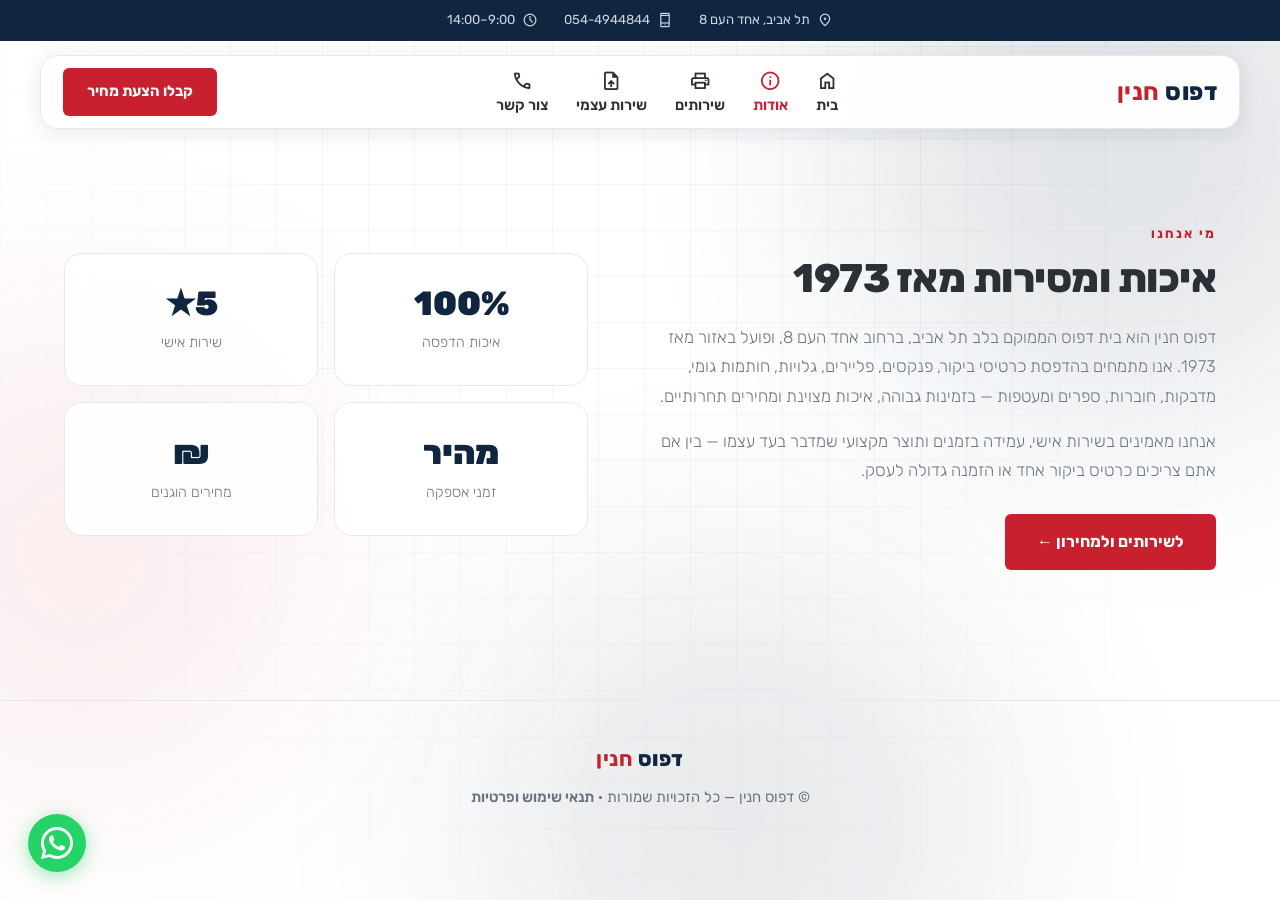
==== about.html @ 62cf0c2f "Fix nav: icon first in DOM with flex-direction column (reliable above-text positioning)" ====
<!DOCTYPE html>
<html lang="he" dir="rtl">
<head>
<meta charset="UTF-8">
<meta name="viewport" content="width=device-width, initial-scale=1.0">
<meta name="robots" content="noindex, nofollow">
<title>[TEST] אודות | דפוס חנין</title>
<meta name="description" content="דפוס חנין — בית דפוס בלב תל אביב הפועל מאז 1973. איכות, מסירות ושירות אישי.">
<link rel="icon" type="image/svg+xml" href="favicon.svg">
<link rel="preconnect" href="https://fonts.googleapis.com">
<link rel="preconnect" href="https://fonts.gstatic.com" crossorigin>
<link href="https://fonts.googleapis.com/css2?family=Rubik:wght@300;400;500;600;700;800;900&display=swap" rel="stylesheet">
<link rel="stylesheet" href="https://fonts.googleapis.com/css2?family=Material+Symbols+Outlined:opsz,wght,FILL,GRAD@24,400,0,0">
<link rel="stylesheet" href="assets/style.css">
</head>
<body>

<div class="bg-fx"><div class="blob b1"></div><div class="blob b2"></div><div class="blob b3"></div></div>
<div class="grid-overlay"></div>

<div class="topbar">
  <span><span class="material-symbols-outlined topbar-ico">location_on</span> תל אביב, אחד העם 8</span>
  <span><span class="material-symbols-outlined topbar-ico">phone_iphone</span> 054-4944844</span>
  <span><span class="material-symbols-outlined topbar-ico">schedule</span> 9:00–14:00</span>
</div>

<header>
  <div class="nav-wrap">
    <a href="index.html" class="logo">דפוס <b>חנין</b></a>
    <nav class="main-nav">
      <a href="index.html"><span class="nav-ico material-symbols-outlined">home</span><span class="nav-txt">בית</span></a>
      <a href="about.html" class="active"><span class="nav-ico material-symbols-outlined">info</span><span class="nav-txt">אודות</span></a>
      <a href="services.html"><span class="nav-ico material-symbols-outlined">print</span><span class="nav-txt">שירותים</span></a>
      <a href="upload.html"><span class="nav-ico material-symbols-outlined">upload_file</span><span class="nav-txt">שירות עצמי</span></a>
      <a href="contact.html"><span class="nav-ico material-symbols-outlined">call</span><span class="nav-txt">צור קשר</span></a>
    </nav>
    <a href="contact.html" class="nav-cta">קבלו הצעת מחיר</a>
  </div>
</header>

<section id="about">
  <div class="about-grid reveal">
    <div class="about-text">
      <span class="tag">מי אנחנו</span>
      <h2>איכות ומסירות מאז 1973</h2>
      <p>
        דפוס חנין הוא בית דפוס הממוקם בלב תל אביב, ברחוב אחד העם 8, ופועל באזור מאז 1973.
        אנו מתמחים בהדפסת כרטיסי ביקור, פנקסים, פליירים, גלויות, חותמות גומי,
        מדבקות, חוברות, ספרים ומעטפות — בזמינות גבוהה, איכות מצוינת ומחירים תחרותיים.
      </p>
      <p>
        אנחנו מאמינים בשירות אישי, עמידה בזמנים ותוצר מקצועי שמדבר בעד עצמו —
        בין אם אתם צריכים כרטיס ביקור אחד או הזמנה גדולה לעסק.
      </p>
      <div class="hero-buttons" style="justify-content:flex-start;margin-top:28px;">
        <a href="services.html" class="btn btn-primary" style="color:#fff;">לשירותים ולמחירון ←</a>
      </div>
    </div>
    <div class="about-stats">
      <div class="stat-box glass"><div class="num">100%</div><div class="lbl">איכות הדפסה</div></div>
      <div class="stat-box glass"><div class="num">5★</div><div class="lbl">שירות אישי</div></div>
      <div class="stat-box glass"><div class="num">מהיר</div><div class="lbl">זמני אספקה</div></div>
      <div class="stat-box glass"><div class="num">₪</div><div class="lbl">מחירים הוגנים</div></div>
    </div>
  </div>
</section>

<footer>
  <a href="index.html" class="logo" style="color:var(--navy);">דפוס <b style="color:var(--red);">חנין</b></a><br>
  © דפוס חנין — כל הזכויות שמורות · <a href="terms.html" style="color:var(--muted);text-decoration:none;font-weight:600;">תנאי שימוש ופרטיות</a>
</footer>

<a href="https://wa.me/972544944844?text=%D7%A9%D7%9C%D7%95%D7%9D%2C%20%D7%90%D7%A0%D7%99%20%D7%9E%D7%A2%D7%95%D7%A0%D7%99%D7%99%D7%9F%20%D7%91%D7%A9%D7%99%D7%A8%D7%95%D7%AA%D7%99%20%D7%94%D7%93%D7%A4%D7%A1%D7%94%20%F0%9F%96%A8%EF%B8%8F" class="wa-btn" target="_blank" rel="noopener" aria-label="WhatsApp">
  <svg viewBox="0 0 24 24" xmlns="http://www.w3.org/2000/svg">
    <path d="M17.472 14.382c-.297-.149-1.758-.867-2.03-.967-.273-.099-.471-.148-.67.15-.197.297-.767.966-.94 1.164-.173.199-.347.223-.644.075-.297-.15-1.255-.463-2.39-1.475-.883-.788-1.48-1.761-1.653-2.059-.173-.297-.018-.458.13-.606.134-.133.298-.347.446-.52.149-.174.198-.298.298-.497.099-.198.05-.371-.025-.52-.075-.149-.669-1.612-.916-2.207-.242-.579-.487-.5-.669-.51-.173-.008-.371-.01-.57-.01-.198 0-.52.074-.792.372-.272.297-1.04 1.016-1.04 2.479 0 1.462 1.065 2.875 1.213 3.074.149.198 2.096 3.2 5.077 4.487.709.306 1.262.489 1.694.625.712.227 1.36.195 1.871.118.571-.085 1.758-.719 2.006-1.413.248-.694.248-1.289.173-1.413-.074-.124-.272-.198-.57-.347z"/>
    <path d="M12 0C5.373 0 0 5.373 0 12c0 2.126.555 4.122 1.528 5.855L0 24l6.335-1.505A11.95 11.95 0 0012 24c6.627 0 12-5.373 12-12S18.627 0 12 0zm0 21.818a9.818 9.818 0 01-5.006-1.371l-.36-.214-3.722.884.933-3.622-.235-.372A9.818 9.818 0 1112 21.818z"/>
  </svg>
</a>

<script src="assets/main.js"></script>
</body>
</html>
---- assets/style.css ----
:root{
  --bg:#ffffff;
  --bg-2:#f6f7f9;
  --surface:rgba(255,255,255,.85);
  --surface-2:rgba(255,255,255,.95);
  --border:#e6e8eb;
  --text:#2b2f36;
  --muted:#6b7280;
  --navy:#0f2540;
  --red:#c8202f;
  --grad:linear-gradient(135deg,#0f2540 0%,#1a3a60 100%);
}
*{box-sizing:border-box;margin:0;padding:0;}
html{scroll-behavior:smooth;}
body{
  font-family:'Rubik',sans-serif;
  background:var(--bg);
  color:var(--text);
  line-height:1.75;
  overflow-x:hidden;
  position:relative;
  min-height:100vh;
}

/* Animated gradient blobs background */
.bg-fx{position:fixed;inset:0;z-index:-2;overflow:hidden;}
.blob{position:absolute;border-radius:50%;filter:blur(120px);opacity:.12;animation:float 22s ease-in-out infinite;will-change:transform;}
.blob.b1{width:560px;height:560px;background:#0f2540;top:-140px;right:-120px;}
.blob.b2{width:480px;height:480px;background:#c8202f;top:35%;left:-160px;animation-delay:-7s;opacity:.08;}
.blob.b3{width:520px;height:520px;background:#0f2540;bottom:-180px;right:22%;animation-delay:-14s;opacity:.10;}
@keyframes float{0%,100%{transform:translate(0,0) scale(1);}33%{transform:translate(40px,-50px) scale(1.1);}66%{transform:translate(-30px,30px) scale(.95);}}
.grid-overlay{position:fixed;inset:0;z-index:-1;background-image:linear-gradient(rgba(15,37,64,.04) 1px,transparent 1px),linear-gradient(90deg,rgba(15,37,64,.04) 1px,transparent 1px);background-size:46px 46px;mask-image:radial-gradient(ellipse at 50% 0%,#000 40%,transparent 80%);}

/* Top bar */
.topbar{
  display:flex;justify-content:center;gap:26px;flex-wrap:wrap;
  padding:9px 20px;font-size:.82rem;color:#cdd6e0;
  background:var(--navy);
}
.topbar span{display:flex;align-items:center;gap:7px;}
.topbar-ico{font-size:1rem;vertical-align:middle;line-height:1;}

/* Nav */
header{position:sticky;top:0;z-index:30;}
.nav-wrap{
  max-width:1200px;margin:14px auto 0;
  display:flex;align-items:center;justify-content:space-between;
  gap:24px;padding:12px 22px;
  background:rgba(255,255,255,.92);border:1px solid var(--border);
  border-radius:18px;backdrop-filter:blur(16px);
  box-shadow:0 4px 20px rgba(15,37,64,.10);
}
.logo{font-size:1.5rem;font-weight:800;letter-spacing:.5px;color:var(--navy);text-decoration:none;}
.logo b{color:var(--red);}
nav.main-nav{display:flex;gap:28px;}
nav.main-nav a{color:var(--text);text-decoration:none;font-weight:600;font-size:.92rem;transition:color .2s;display:flex;flex-direction:column;align-items:center;justify-content:center;text-align:center;gap:4px;line-height:1.15;}
nav.main-nav a .nav-txt{display:block;width:100%;text-align:center;}
nav.main-nav a .nav-ico{display:block;width:100%;text-align:center;font-size:1.4rem;line-height:1;}
nav.main-nav a:hover{color:var(--red);}
nav.main-nav a.active{color:var(--red);}
.nav-cta{
  background:var(--red);color:#fff;padding:11px 24px;border-radius:6px;
  font-weight:700;text-decoration:none;font-size:.92rem;white-space:nowrap;
  transition:background .2s;
}
.nav-cta:hover{background:#a8192a;}

/* Hero */
.hero{
  max-width:none;margin:0;padding:80px 24px 70px;text-align:center;
  background:linear-gradient(135deg,#1e4a7a 0%,#2d6099 100%);
  color:#fff;
}
.pill{
  display:inline-flex;align-items:center;gap:8px;
  padding:7px 16px;border-radius:999px;font-size:.82rem;font-weight:500;
  background:rgba(255,255,255,.12);border:1px solid rgba(255,255,255,.2);color:#d7dee6;
  margin-bottom:26px;
}
.pill .dot{width:8px;height:8px;border-radius:50%;background:var(--red);box-shadow:0 0 10px rgba(200,32,47,.7);}
.hero h1{
  font-size:clamp(2.4rem,7vw,4.2rem);font-weight:900;line-height:1.15;letter-spacing:-.5px;
  margin-bottom:22px;color:#fff;
}
.hero h1 .grad{color:var(--red);background:none;-webkit-background-clip:unset;background-clip:unset;}
.hero p{font-size:clamp(1.05rem,2.4vw,1.25rem);color:#d7dee6;max-width:620px;margin:0 auto 38px;font-weight:300;}
.hero-buttons{display:flex;gap:16px;justify-content:center;flex-wrap:wrap;}
.btn{
  display:inline-flex;align-items:center;gap:9px;
  padding:14px 32px;border-radius:6px;font-weight:700;font-size:1rem;
  text-decoration:none;transition:background .2s,transform .2s;cursor:pointer;border:none;
}
.btn-primary{background:var(--red);color:#fff;}
.btn-primary:hover{background:#a8192a;transform:translateY(-2px);}
.btn-ghost{background:rgba(255,255,255,.12);color:#fff;border:1px solid rgba(255,255,255,.25);}
.btn-ghost:hover{background:rgba(255,255,255,.2);transform:translateY(-2px);}

/* Sections */
section{max-width:1200px;margin:0 auto;padding:90px 24px;scroll-margin-top:100px;}
.page-head{text-align:center;margin-bottom:56px;}
.section-head{text-align:center;margin-bottom:56px;}
.section-head .tag,.page-head .tag{
  display:inline-block;font-weight:700;font-size:.82rem;letter-spacing:2px;text-transform:uppercase;
  color:var(--red);margin-bottom:10px;
}
.section-head h2,.page-head h1{font-size:clamp(2rem,4.5vw,2.9rem);font-weight:800;letter-spacing:-.5px;}
.section-head p,.page-head p{color:var(--muted);max-width:560px;margin:14px auto 0;font-weight:300;}

/* Glass card base */
.glass{
  background:var(--surface);border:1px solid var(--border);border-radius:22px;
  backdrop-filter:blur(14px);position:relative;overflow:hidden;
}
.glass::before{
  content:"";position:absolute;inset:0;border-radius:22px;padding:1px;
  background:linear-gradient(135deg,var(--navy),var(--red));
  -webkit-mask:linear-gradient(#000 0 0) content-box,linear-gradient(#000 0 0);
  -webkit-mask-composite:xor;mask-composite:exclude;opacity:0;transition:opacity .3s;pointer-events:none;
}
.glass:hover::before{opacity:.6;}

/* Home quick-links */
.quick-grid{display:grid;grid-template-columns:repeat(3,1fr);gap:22px;}
.quick-card{padding:38px 28px;border-radius:22px;text-decoration:none;color:inherit;display:block;text-align:center;transition:transform .25s;}
.quick-card:hover{transform:translateY(-6px);}
.quick-card .q-ico{
  width:58px;height:58px;border-radius:12px;background:var(--navy);margin:0 auto 18px;
  display:flex;align-items:center;justify-content:center;font-size:1.7rem;
  box-shadow:0 6px 18px rgba(15,37,64,.20);
}
.quick-card .q-ico .material-symbols-outlined{font-size:1.7rem;color:#fff;}
.quick-card h3{font-size:1.25rem;font-weight:700;color:var(--navy);margin-bottom:8px;}
.quick-card p{color:var(--muted);font-size:.92rem;font-weight:300;}

/* About */
.about-grid{display:grid;grid-template-columns:1.05fr .95fr;gap:48px;align-items:center;}
.about-text h2{font-size:clamp(1.8rem,4vw,2.5rem);font-weight:800;margin:8px 0 20px;letter-spacing:-.5px;line-height:1.2;}
.about-text .tag{display:inline-block;font-weight:700;font-size:.82rem;letter-spacing:2px;text-transform:uppercase;color:var(--red);}
.about-text p{color:var(--muted);font-size:1.05rem;margin-bottom:16px;font-weight:300;}
.about-stats{display:grid;grid-template-columns:1fr 1fr;gap:16px;}
.stat-box{padding:30px 22px;text-align:center;border-radius:18px;transition:transform .25s;}
.stat-box:hover{transform:translateY(-5px);}
.stat-box .num{font-size:2.1rem;font-weight:900;color:var(--navy);line-height:1.2;}
.stat-box .lbl{color:var(--muted);font-size:.9rem;margin-top:6px;font-weight:300;}

/* Services bento */
.services-grid{display:grid;grid-template-columns:repeat(3,1fr);gap:22px;}
.service-card{padding:30px;transition:transform .25s;border-radius:22px;}
.service-card:hover{transform:translateY(-6px);}
.service-card .icon{
  width:52px;height:52px;border-radius:10px;background:var(--navy);margin-bottom:18px;
  display:flex;align-items:center;justify-content:center;font-size:1.5rem;
  box-shadow:0 6px 18px rgba(15,37,64,.20);
}
.service-card .icon .material-symbols-outlined{font-size:1.5rem;color:#fff;}
.service-card h3{font-size:1.3rem;font-weight:700;margin-bottom:6px;}
.service-card .sub{color:var(--muted);font-size:.88rem;margin-bottom:18px;font-weight:300;}
.service-card ul{list-style:none;}
.service-card li{display:flex;justify-content:space-between;gap:12px;padding:11px 0;border-bottom:1px solid var(--border);font-size:.95rem;color:var(--muted);}
.service-card li:last-child{border-bottom:none;}
.service-card li b{color:var(--text);font-weight:600;white-space:nowrap;}
.price-note{
  margin-top:40px;text-align:center;padding:18px;border-radius:16px;font-weight:600;letter-spacing:.3px;
  background:var(--surface-2);border:1px solid var(--border);
}

/* Contact */
.contact-grid{display:grid;grid-template-columns:1fr 1fr;gap:28px;}
.contact-card{padding:46px;border-radius:24px;}
.contact-card h3{font-size:1.5rem;font-weight:700;margin-bottom:28px;}
.contact-row{display:flex;align-items:center;gap:15px;margin-bottom:20px;font-size:1.05rem;font-weight:300;}
.contact-row .ico{
  width:44px;height:44px;border-radius:10px;background:var(--navy);flex-shrink:0;
  display:flex;align-items:center;justify-content:center;font-size:1.2rem;
  box-shadow:0 4px 14px rgba(15,37,64,.20);color:#fff;}
.map-card{border-radius:24px;overflow:hidden;border:1px solid var(--border);min-height:340px;}
.map-card iframe{display:block;width:100%;height:100%;min-height:340px;border:0;filter:grayscale(.2);}

footer{
  text-align:center;padding:40px 24px;color:var(--muted);font-size:.92rem;
  border-top:1px solid var(--border);margin-top:40px;
}
footer .logo{font-size:1.3rem;margin-bottom:8px;display:inline-block;}

/* Printing press animation */
.printer-wrap{display:flex;justify-content:center;margin:0 auto 0;}
.pixel-printer{width:240px;height:120px;}
.pp-drum{transform-box:fill-box;transform-origin:center;animation:pp-spin 2s linear infinite;}
.pp-ink1{transform-box:fill-box;transform-origin:center;animation:pp-spin-r 1.3s linear infinite;}
.pp-ink2{transform-box:fill-box;transform-origin:center;animation:pp-spin 1.3s linear infinite;}
.pp-ink3{transform-box:fill-box;transform-origin:center;animation:pp-spin-r 1.3s linear infinite;}
.pp-paper{animation:pp-slide 2.2s linear infinite;}
.pp-led{transform-box:fill-box;animation:pp-blink 2s steps(1,end) infinite;}
@keyframes pp-spin{from{transform:rotate(0deg);}to{transform:rotate(360deg);}}
@keyframes pp-spin-r{from{transform:rotate(0deg);}to{transform:rotate(-360deg);}}
@keyframes pp-slide{0%{transform:translateX(90px);opacity:0;}8%{opacity:1;}88%{opacity:1;}100%{transform:translateX(-180px);opacity:0;}}
@keyframes pp-blink{0%,49%{fill:#4ade80;}50%,100%{fill:#c8202f;}}

/* Upload section */
.upload-wrap{max-width:780px;margin:0 auto;}
.upload-card{padding:42px;}
.drop-zone{
  border:2px dashed var(--border);border-radius:14px;
  padding:36px 20px;text-align:center;cursor:pointer;
  background:var(--bg-2);transition:border-color .2s,background .2s;
  margin-bottom:24px;position:relative;
}
.drop-zone.drag-over,.drop-zone:hover{border-color:var(--navy);background:#eef2f7;}
.drop-icon{font-size:2.8rem;margin-bottom:10px;color:var(--navy);}
.drop-icon .material-symbols-outlined{font-size:2.8rem;}
.drop-zone h3{font-size:1.1rem;font-weight:700;color:var(--navy);margin-bottom:6px;}
.drop-zone p{color:var(--muted);font-size:.88rem;}
.drop-types{display:flex;gap:7px;flex-wrap:wrap;justify-content:center;margin-top:14px;}
.drop-tag{padding:3px 10px;border-radius:999px;font-size:.76rem;font-weight:700;
  background:rgba(15,37,64,.07);color:var(--navy);border:1px solid rgba(15,37,64,.12);}
.browse-btn{
  display:inline-block;margin-top:14px;padding:10px 24px;
  background:var(--navy);color:#fff;border-radius:6px;
  font-family:inherit;font-size:.9rem;font-weight:700;
  cursor:pointer;border:none;position:relative;z-index:2;
}
.file-preview{
  display:none;align-items:center;gap:14px;padding:14px 18px;
  border-radius:10px;background:#f0f4f8;border:1px solid var(--border);margin-bottom:20px;
}
.file-preview.show{display:flex;}
.file-preview .file-icon{font-size:2rem;color:var(--navy);}
.file-preview .file-info{flex:1;text-align:right;}
.file-preview .file-name{font-weight:700;color:var(--navy);font-size:.95rem;word-break:break-all;}
.file-preview .file-size{color:var(--muted);font-size:.82rem;}
.file-preview .file-remove{cursor:pointer;color:var(--red);font-size:1.3rem;font-weight:700;flex-shrink:0;}
.upload-fields{display:grid;grid-template-columns:1fr 1fr;gap:14px;margin-bottom:20px;}
.upload-field-full{grid-column:1/-1;}
.upload-field label{display:block;font-size:.86rem;font-weight:700;color:var(--navy);margin-bottom:5px;}
.upload-field input,.upload-field textarea,.upload-field select{
  width:100%;padding:11px 14px;border:1px solid var(--border);border-radius:8px;
  font-family:inherit;font-size:.95rem;color:var(--text);background:#fff;
  outline:none;transition:border-color .2s;
}
.upload-field input:focus,.upload-field textarea:focus{border-color:var(--navy);}
.upload-field textarea{resize:vertical;min-height:76px;}
/* Service-type dropdown */
.svc-field{position:relative;}
.svc-select{
  width:100%;text-align:right;padding:11px 14px;border:1px solid var(--border);
  border-radius:8px;background:#fff;font-family:inherit;font-size:.95rem;color:var(--text);
  cursor:pointer;display:flex;justify-content:space-between;align-items:center;transition:border-color .2s;
}
.svc-select:hover,.svc-select.open{border-color:var(--navy);}
.svc-select .chev{transition:transform .2s;color:var(--muted);}
.svc-select.open .chev{transform:rotate(180deg);}
.svc-menu{
  display:none;position:absolute;top:calc(100% + 6px);right:0;left:0;z-index:5;
  background:#fff;border:1px solid var(--border);border-radius:10px;
  box-shadow:0 8px 24px rgba(15,37,64,.14);overflow:hidden;max-height:280px;overflow-y:auto;
}
.svc-menu.open{display:block;}
.svc-menu button{
  display:block;width:100%;text-align:right;padding:11px 16px;background:none;border:none;
  font-family:inherit;font-size:.92rem;color:var(--text);cursor:pointer;border-bottom:1px solid var(--border);
}
.svc-menu button:last-child{border-bottom:none;}
.svc-menu button:hover{background:var(--bg-2);color:var(--red);font-weight:600;}

.upload-terms{margin-bottom:16px;display:flex;align-items:center;gap:10px;font-size:.9rem;color:var(--muted);}
.upload-terms input{width:18px;height:18px;cursor:pointer;accent-color:var(--navy);}
.upload-terms a{color:var(--navy);font-weight:700;}
.upload-submit{width:100%;justify-content:center;margin-top:4px;font-size:1.05rem;padding:15px;}
.upload-progress{
  display:none;margin-top:16px;height:6px;border-radius:999px;
  background:var(--border);overflow:hidden;
}
.upload-progress.show{display:block;}
.upload-progress-bar{height:100%;width:0%;background:var(--navy);transition:width .3s;border-radius:999px;}
.upload-status{
  display:none;margin-top:14px;padding:14px 18px;border-radius:10px;
  font-weight:600;text-align:center;font-size:.95rem;
}
.upload-status.show{display:block;}
.upload-status.success{background:#f0fdf4;color:#15803d;border:1px solid #bbf7d0;}
.upload-status.error{background:#fff1f2;color:#be123c;border:1px solid #fecdd3;}
.upload-status.loading{background:#eff6ff;color:#1d4ed8;border:1px solid #bfdbfe;}
.security-row{
  display:flex;gap:20px;flex-wrap:wrap;justify-content:center;
  margin-top:22px;padding-top:18px;border-top:1px solid var(--border);
}
.sec-badge{display:flex;align-items:center;gap:6px;font-size:.8rem;color:var(--muted);}
.sec-badge .dot{width:7px;height:7px;border-radius:50%;background:#22c55e;flex-shrink:0;}

/* WhatsApp float button */
.wa-btn{
  position:fixed;bottom:28px;left:28px;z-index:999;
  width:58px;height:58px;border-radius:50%;background:#25d366;
  display:flex;align-items:center;justify-content:center;
  box-shadow:0 4px 18px rgba(37,211,102,.45);
  text-decoration:none;transition:transform .2s,box-shadow .2s;
}
.wa-btn:hover{transform:scale(1.1);box-shadow:0 8px 28px rgba(37,211,102,.6);}
.wa-btn svg{width:32px;height:32px;fill:#fff;}

/* Scroll reveal */
.reveal{opacity:0;transform:translateY(30px);transition:opacity .7s ease,transform .7s ease;}
.reveal.in{opacity:1;transform:none;}

@media (max-width:900px){
  .services-grid,.quick-grid{grid-template-columns:1fr 1fr;}
}
@media (max-width:760px){
  .about-grid,.contact-grid,.services-grid,.quick-grid{grid-template-columns:1fr;}
  nav.main-nav{display:none;}
}
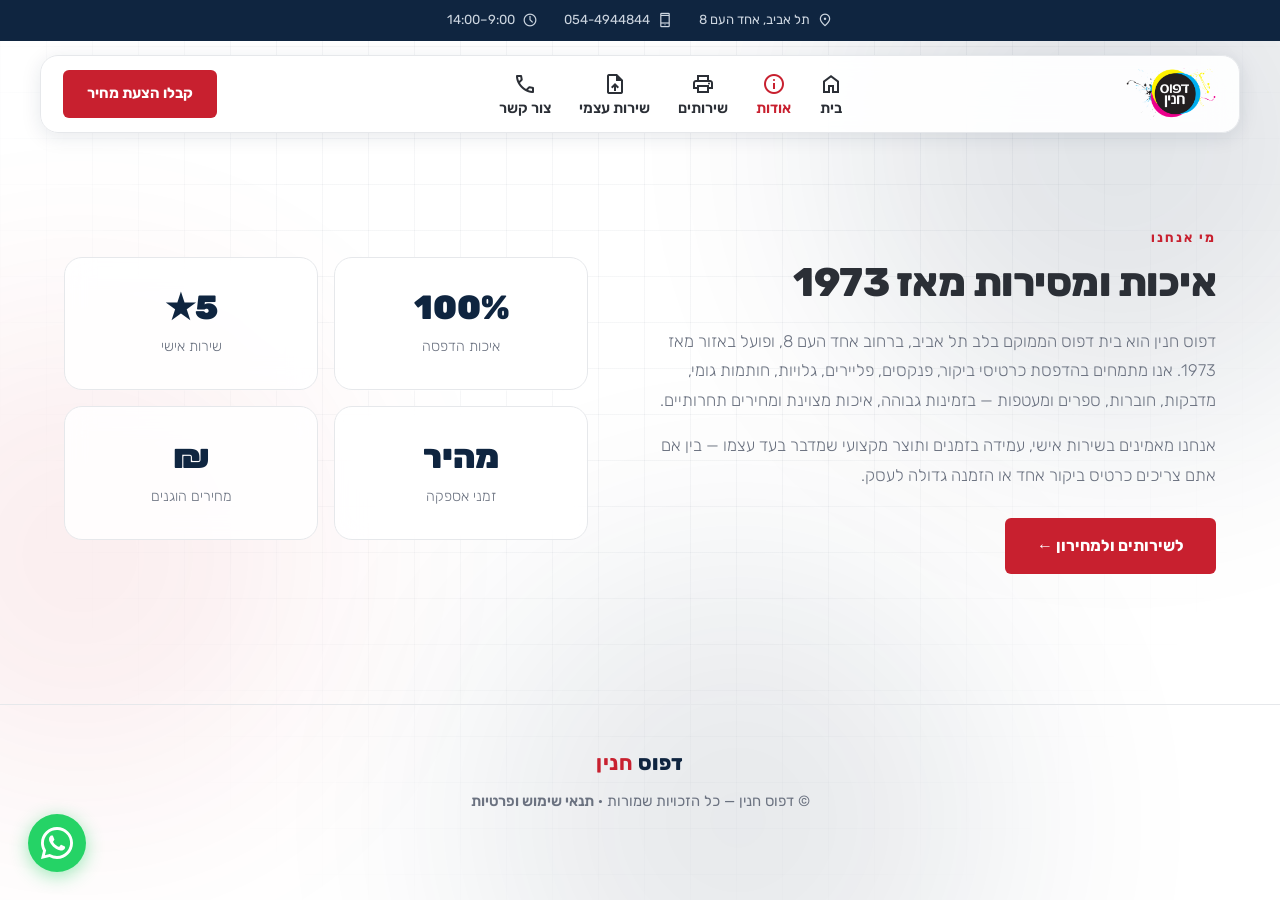
==== commit b4e4020c: "Add logo image from PDF, replace text logo in header" ====
--- a/about.html
+++ b/about.html
@@ -26,7 +26,7 @@
 
 <header>
   <div class="nav-wrap">
-    <a href="index.html" class="logo">דפוס <b>חנין</b></a>
+    <a href="index.html" class="logo"><img src="assets/logo.png" alt="דפוס חנין" class="logo-img"></a>
     <nav class="main-nav">
       <a href="index.html"><span class="nav-ico material-symbols-outlined">home</span><span class="nav-txt">בית</span></a>
       <a href="about.html" class="active"><span class="nav-ico material-symbols-outlined">info</span><span class="nav-txt">אודות</span></a>
--- a/assets/style.css
+++ b/assets/style.css
@@ -50,12 +50,13 @@
   border-radius:18px;backdrop-filter:blur(16px);
   box-shadow:0 4px 20px rgba(15,37,64,.10);
 }
-.logo{font-size:1.5rem;font-weight:800;letter-spacing:.5px;color:var(--navy);text-decoration:none;}
+.logo{text-decoration:none;font-size:1.5rem;font-weight:800;letter-spacing:.5px;color:var(--navy);}
 .logo b{color:var(--red);}
+.logo-img{height:52px;width:auto;display:block;}
 nav.main-nav{display:flex;gap:28px;}
-nav.main-nav a{color:var(--text);text-decoration:none;font-weight:600;font-size:.92rem;transition:color .2s;display:flex;flex-direction:column;align-items:center;justify-content:center;text-align:center;gap:4px;line-height:1.15;}
-nav.main-nav a .nav-txt{display:block;width:100%;text-align:center;}
-nav.main-nav a .nav-ico{display:block;width:100%;text-align:center;font-size:1.4rem;line-height:1;}
+nav.main-nav a{color:var(--text);text-decoration:none;font-weight:600;font-size:.92rem;transition:color .2s;display:block;text-align:center;line-height:1.15;}
+nav.main-nav a .nav-ico{display:block;text-align:center;font-size:1.5rem;line-height:1;margin-bottom:4px;}
+nav.main-nav a .nav-txt{display:block;text-align:center;}
 nav.main-nav a:hover{color:var(--red);}
 nav.main-nav a.active{color:var(--red);}
 .nav-cta{
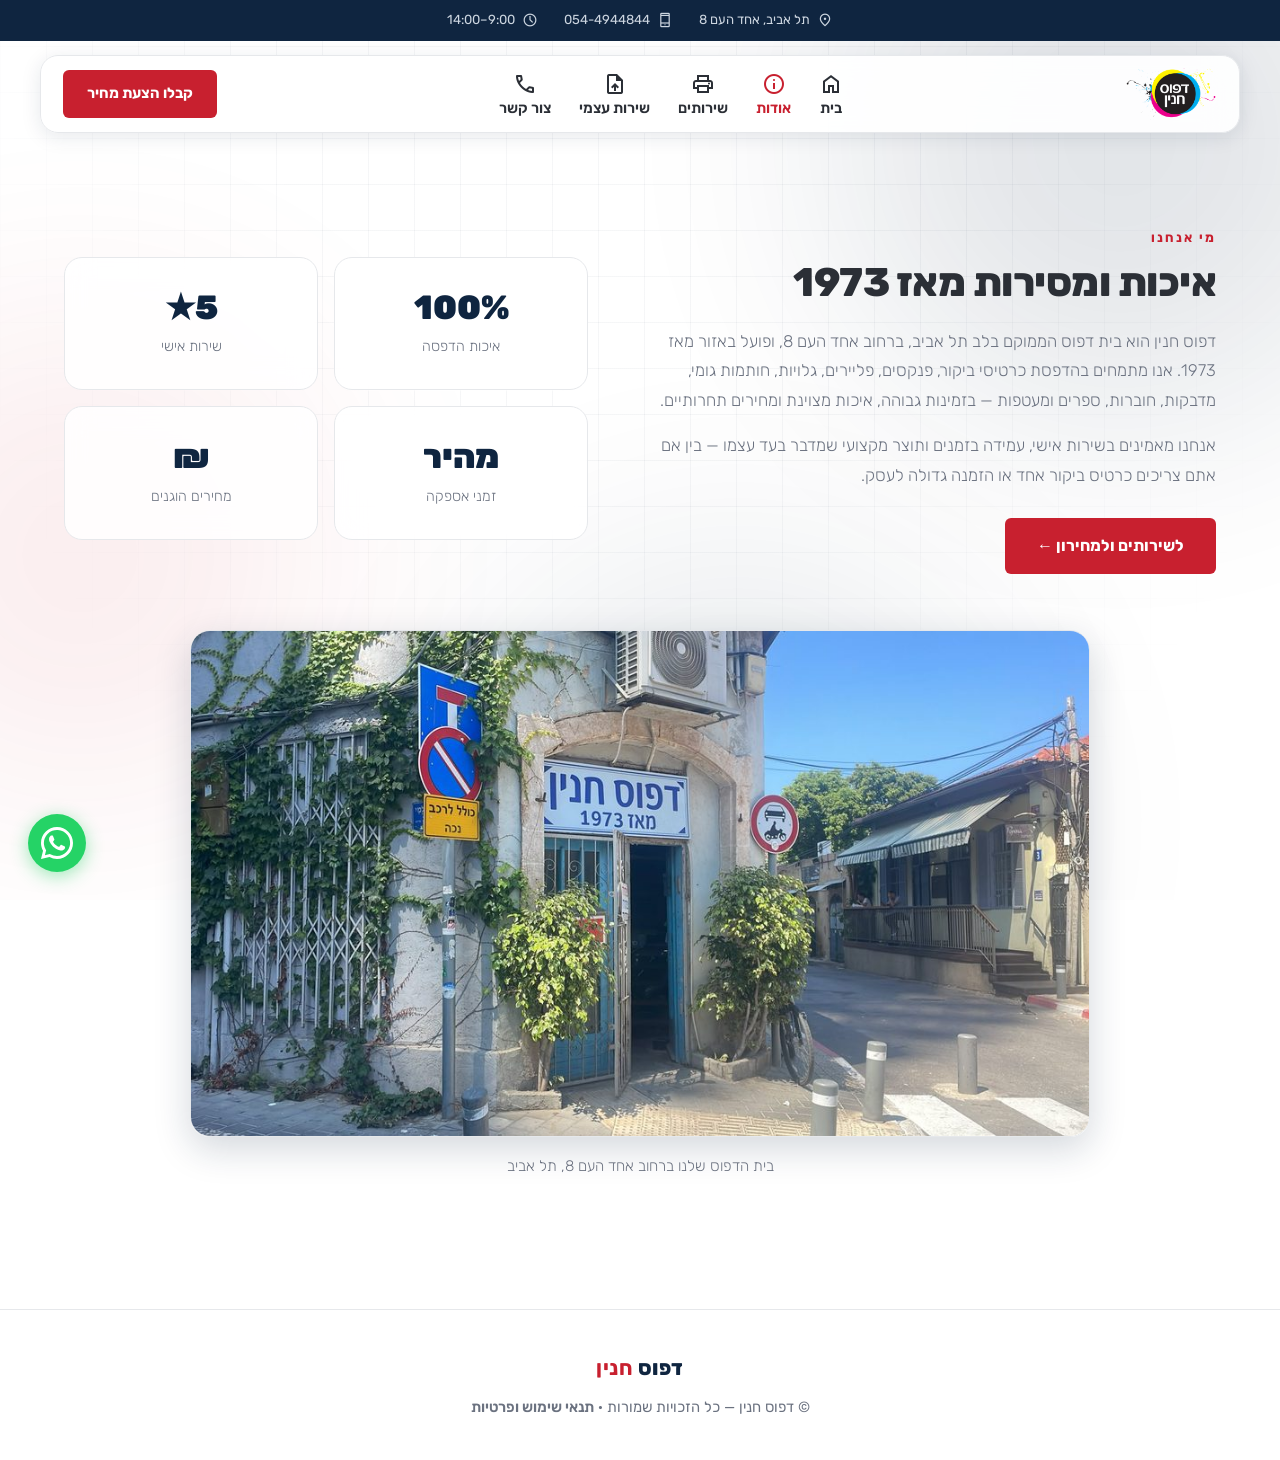
==== commit e95c2339: "Add storefront photo to About page" ====
--- a/about.html
+++ b/about.html
@@ -35,8 +35,18 @@
       <a href="contact.html"><span class="nav-ico material-symbols-outlined">call</span><span class="nav-txt">צור קשר</span></a>
     </nav>
     <a href="contact.html" class="nav-cta">קבלו הצעת מחיר</a>
+    <button class="hamburger" id="hamburger" aria-label="תפריט" onclick="toggleMenu()"><span></span><span></span><span></span></button>
   </div>
 </header>
+
+<nav class="mobile-nav" id="mobileNav">
+  <a href="index.html"><span class="nav-ico material-symbols-outlined">home</span>בית</a>
+  <a href="about.html" class="active"><span class="nav-ico material-symbols-outlined">info</span>אודות</a>
+  <a href="services.html"><span class="nav-ico material-symbols-outlined">print</span>שירותים</a>
+  <a href="upload.html"><span class="nav-ico material-symbols-outlined">upload_file</span>שירות עצמי</a>
+  <a href="contact.html"><span class="nav-ico material-symbols-outlined">call</span>צור קשר</a>
+  <a href="contact.html" class="mob-cta">קבלו הצעת מחיר</a>
+</nav>
 
 <section id="about">
   <div class="about-grid reveal">
@@ -63,6 +73,11 @@
       <div class="stat-box glass"><div class="num">₪</div><div class="lbl">מחירים הוגנים</div></div>
     </div>
   </div>
+
+  <div class="storefront-wrap reveal">
+    <img src="assets/storefront.jpg" alt="חזית בית הדפוס — דפוס חנין, אחד העם 8, תל אביב" class="storefront-img">
+    <p class="storefront-caption">בית הדפוס שלנו ברחוב אחד העם 8, תל אביב</p>
+  </div>
 </section>
 
 <footer>
--- a/assets/style.css
+++ b/assets/style.css
@@ -66,6 +66,49 @@
 }
 .nav-cta:hover{background:#a8192a;}
 
+/* Hamburger — hidden on desktop */
+.hamburger{
+  display:none;flex-direction:column;justify-content:center;align-items:flex-end;gap:5px;
+  width:44px;height:44px;background:rgba(15,37,64,.08);border:none;cursor:pointer;
+  padding:8px;border-radius:10px;flex-shrink:0;
+}
+.hamburger span{display:block;height:2.5px;background:var(--navy);border-radius:2px;
+  transition:transform .25s,opacity .2s;}
+.hamburger span:nth-child(1){width:20px;}
+.hamburger span:nth-child(2){width:28px;}
+.hamburger span:nth-child(3){width:16px;}
+.hamburger.open span:nth-child(1){transform:translateY(7.5px) rotate(45deg);width:28px;}
+.hamburger.open span:nth-child(2){opacity:0;}
+.hamburger.open span:nth-child(3){transform:translateY(-7.5px) rotate(-45deg);width:28px;}
+
+/* Mobile nav — always hidden unless .open */
+.mobile-nav{
+  display:none !important;
+  position:absolute;top:100%;right:0;left:0;
+  background:#fff;border-top:1px solid var(--border);
+  border-radius:0 0 18px 18px;
+  box-shadow:0 12px 32px rgba(15,37,64,.14);
+  flex-direction:column;padding:16px 0 20px;z-index:28;
+}
+.mobile-nav.open{display:flex !important;}
+.mobile-nav a{
+  color:#1a2a3a !important;text-decoration:none !important;
+  font-weight:600;font-size:1.05rem;
+  display:flex !important;align-items:center;gap:14px;
+  padding:13px 24px;width:100%;box-sizing:border-box;
+  transition:background .15s;
+}
+.mobile-nav a:visited{color:#1a2a3a !important;}
+.mobile-nav a .nav-ico{font-size:1.5rem;color:var(--navy) !important;flex-shrink:0;}
+.mobile-nav a:hover{background:rgba(15,37,64,.05);}
+.mobile-nav a.active{color:var(--red) !important;background:rgba(200,32,47,.05);}
+.mobile-nav a.active .nav-ico{color:var(--red) !important;}
+.mobile-nav .mob-cta{
+  margin:10px 16px 0;width:calc(100% - 32px);border-radius:10px;
+  background:var(--red) !important;color:#fff !important;
+  justify-content:center;font-size:1rem;padding:14px;
+}
+
 /* Hero */
 .hero{
   max-width:none;margin:0;padding:80px 24px 70px;text-align:center;
@@ -143,6 +186,13 @@
 .stat-box:hover{transform:translateY(-5px);}
 .stat-box .num{font-size:2.1rem;font-weight:900;color:var(--navy);line-height:1.2;}
 .stat-box .lbl{color:var(--muted);font-size:.9rem;margin-top:6px;font-weight:300;}
+
+.storefront-wrap{max-width:900px;margin:56px auto 0;text-align:center;}
+.storefront-img{
+  width:100%;height:auto;border-radius:20px;display:block;
+  box-shadow:0 12px 36px rgba(15,37,64,.18);border:1px solid var(--border);
+}
+.storefront-caption{margin-top:16px;color:var(--muted);font-size:.95rem;font-weight:300;}
 
 /* Services bento */
 .services-grid{display:grid;grid-template-columns:repeat(3,1fr);gap:22px;}
@@ -306,7 +356,26 @@
 @media (max-width:900px){
   .services-grid,.quick-grid{grid-template-columns:1fr 1fr;}
 }
+@media (max-width:860px){
+  nav.main-nav{display:none !important;}
+  .nav-cta{display:none !important;}
+  .hamburger{display:flex !important;}
+  header{position:relative;}
+}
 @media (max-width:760px){
   .about-grid,.contact-grid,.services-grid,.quick-grid{grid-template-columns:1fr;}
-  nav.main-nav{display:none;}
-}
+  .topbar{gap:10px;font-size:.75rem;padding:7px 12px;justify-content:center;}
+  .nav-wrap{padding:10px 16px;margin:8px 8px 0;}
+  .logo-img{height:38px;}
+  section{padding:40px 16px;}
+  .hero{padding:50px 20px 44px;}
+  h1{font-size:2rem;}
+  .contact-card{padding:28px 20px;}
+  .upload-card{padding:28px 20px;}
+  .about-grid{gap:28px;}
+  .stat-box{padding:20px;}
+  .hero-buttons{flex-direction:column;gap:12px;}
+  .hero-buttons .btn{width:100%;text-align:center;}
+  .quick-grid{grid-template-columns:1fr;}
+  .wa-btn{bottom:16px;left:16px;width:50px;height:50px;}
+}
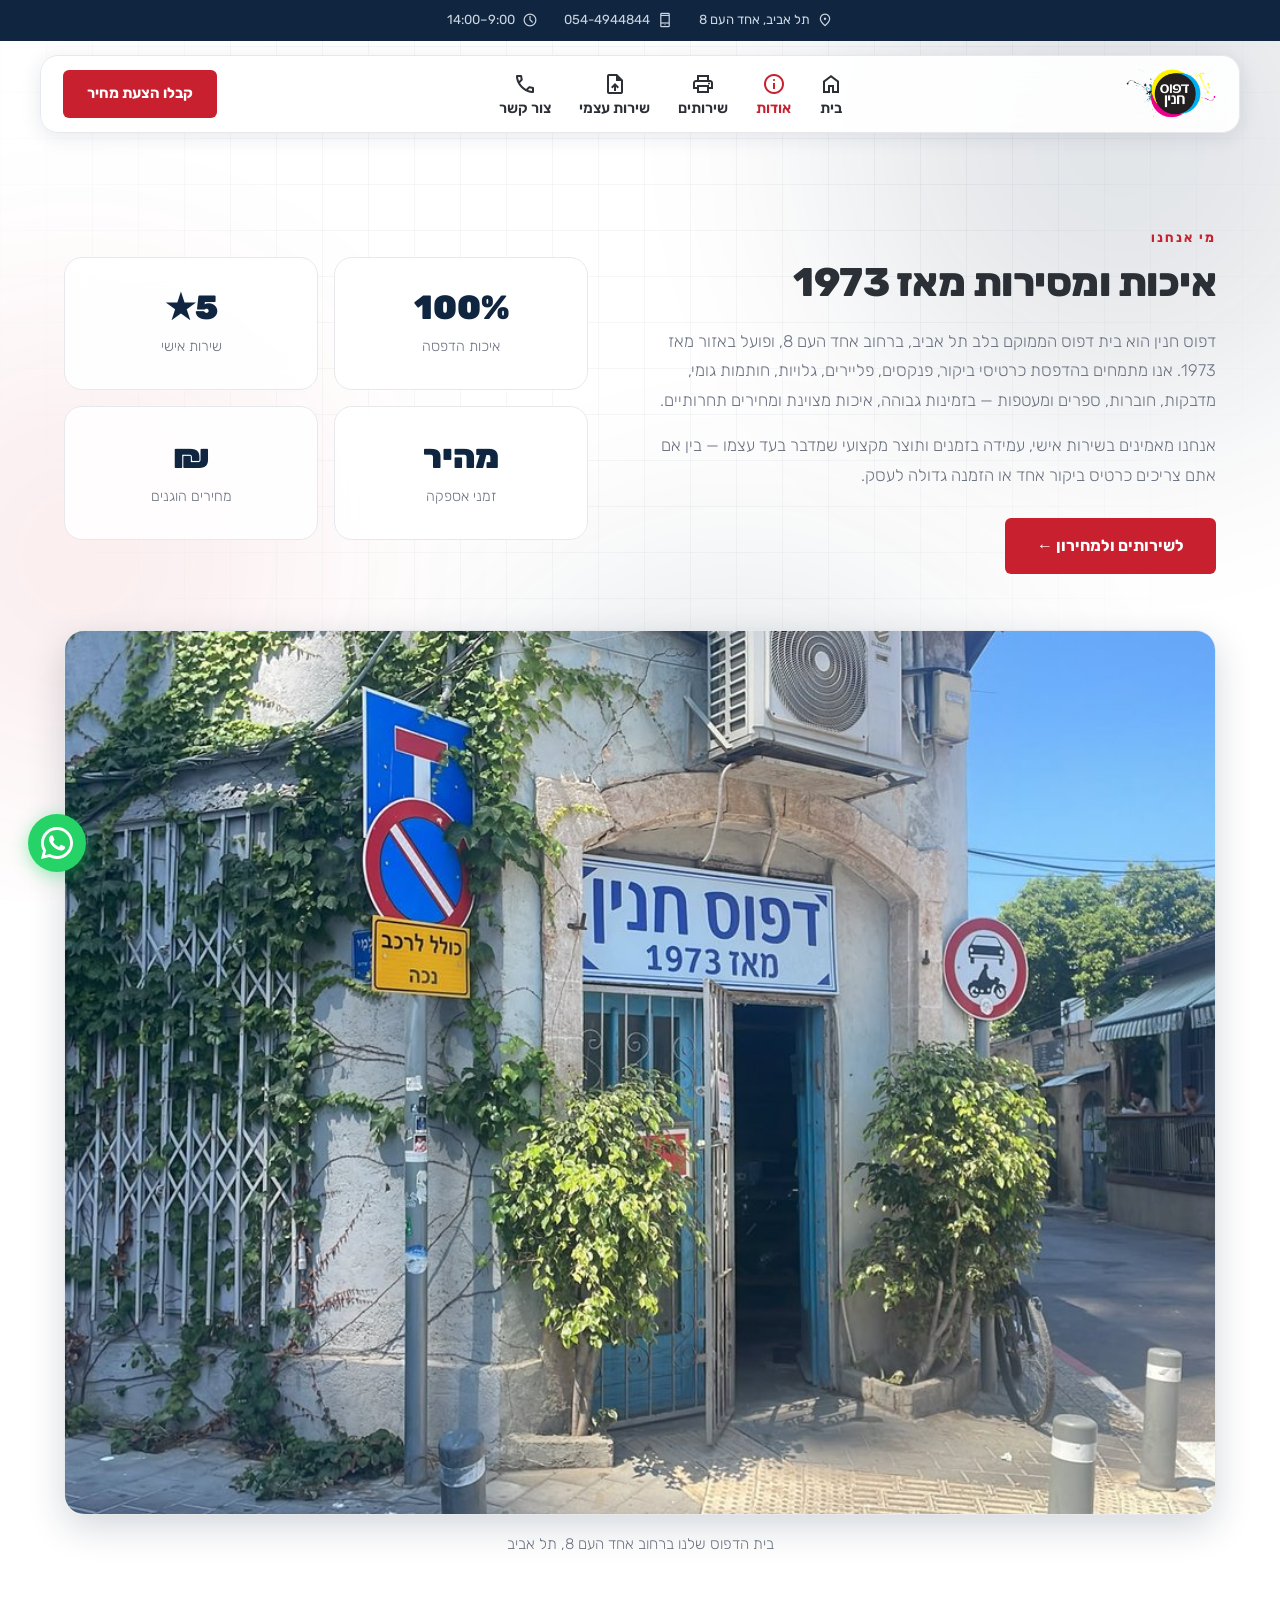
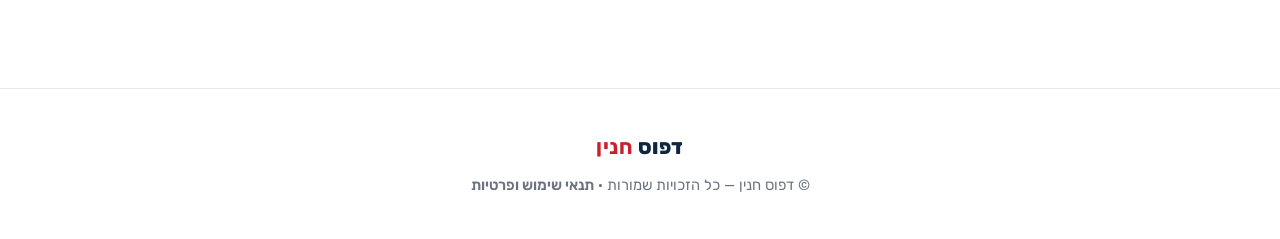
==== commit c5a34279: "Add cache-busting version query strings to CSS/JS to prevent stale mobile caching" ====
--- a/about.html
+++ b/about.html
@@ -11,7 +11,7 @@
 <link rel="preconnect" href="https://fonts.gstatic.com" crossorigin>
 <link href="https://fonts.googleapis.com/css2?family=Rubik:wght@300;400;500;600;700;800;900&display=swap" rel="stylesheet">
 <link rel="stylesheet" href="https://fonts.googleapis.com/css2?family=Material+Symbols+Outlined:opsz,wght,FILL,GRAD@24,400,0,0">
-<link rel="stylesheet" href="assets/style.css">
+<link rel="stylesheet" href="assets/style.css?v=20260630">
 </head>
 <body>
 
@@ -92,6 +92,6 @@
   </svg>
 </a>
 
-<script src="assets/main.js"></script>
+<script src="assets/main.js?v=20260630"></script>
 </body>
 </html>
--- a/assets/style.css
+++ b/assets/style.css
@@ -187,7 +187,7 @@
 .stat-box .num{font-size:2.1rem;font-weight:900;color:var(--navy);line-height:1.2;}
 .stat-box .lbl{color:var(--muted);font-size:.9rem;margin-top:6px;font-weight:300;}
 
-.storefront-wrap{max-width:900px;margin:56px auto 0;text-align:center;}
+.storefront-wrap{width:100%;margin:56px 0 0;text-align:center;}
 .storefront-img{
   width:100%;height:auto;border-radius:20px;display:block;
   box-shadow:0 12px 36px rgba(15,37,64,.18);border:1px solid var(--border);
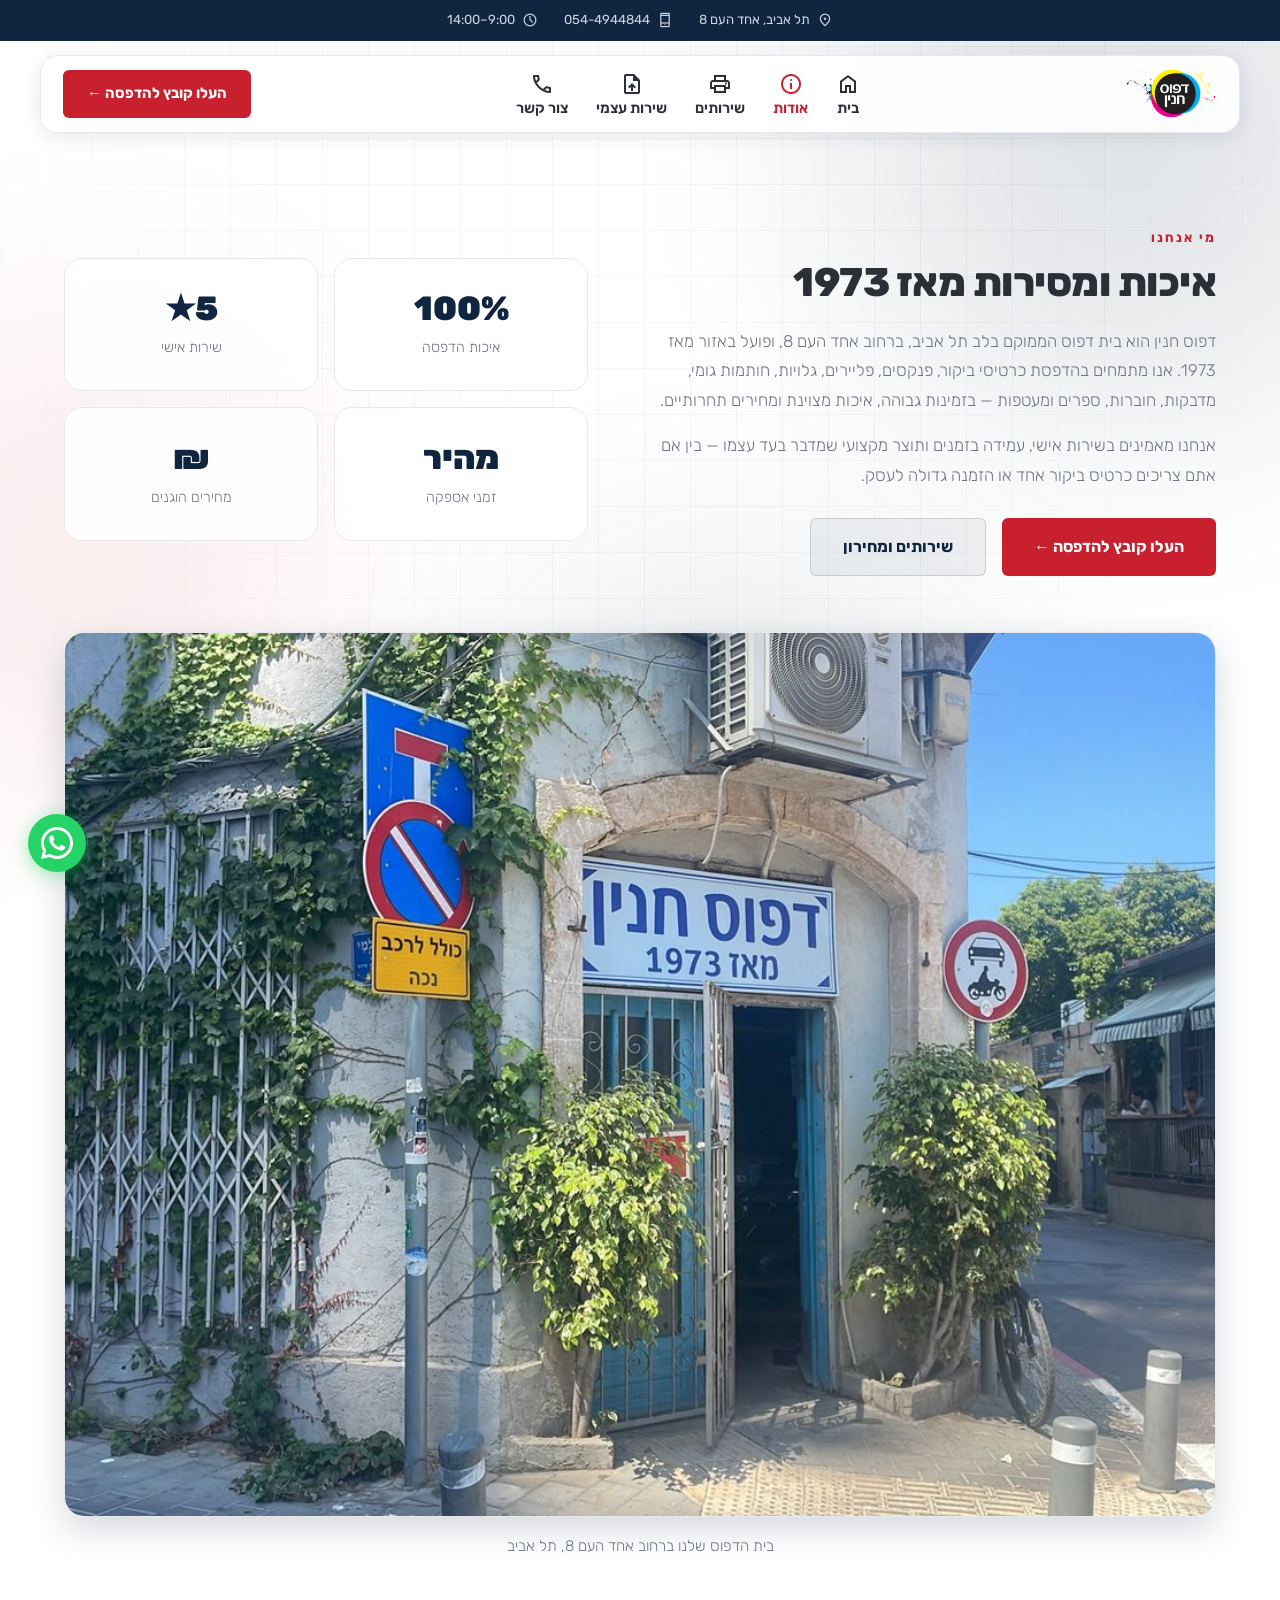
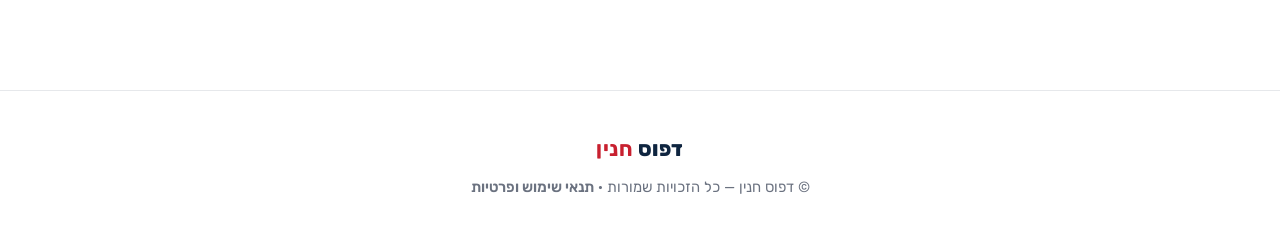
==== commit 46848b36: "Remove 'get a quote' CTA, redesign around self-service upload as the primary funnel" ====
--- a/about.html
+++ b/about.html
@@ -34,10 +34,9 @@
       <a href="upload.html"><span class="nav-ico material-symbols-outlined">upload_file</span><span class="nav-txt">שירות עצמי</span></a>
       <a href="contact.html"><span class="nav-ico material-symbols-outlined">call</span><span class="nav-txt">צור קשר</span></a>
     </nav>
-    <a href="contact.html" class="nav-cta">קבלו הצעת מחיר</a>
+    <a href="upload.html" class="nav-cta">העלו קובץ להדפסה ←</a>
     <button class="hamburger" id="hamburger" aria-label="תפריט" onclick="toggleMenu()"><span></span><span></span><span></span></button>
   </div>
-</header>
 
 <nav class="mobile-nav" id="mobileNav">
   <a href="index.html"><span class="nav-ico material-symbols-outlined">home</span>בית</a>
@@ -45,8 +44,10 @@
   <a href="services.html"><span class="nav-ico material-symbols-outlined">print</span>שירותים</a>
   <a href="upload.html"><span class="nav-ico material-symbols-outlined">upload_file</span>שירות עצמי</a>
   <a href="contact.html"><span class="nav-ico material-symbols-outlined">call</span>צור קשר</a>
-  <a href="contact.html" class="mob-cta">קבלו הצעת מחיר</a>
+  <a href="upload.html" class="mob-cta">העלו קובץ להדפסה ←</a>
 </nav>
+</header>
+
 
 <section id="about">
   <div class="about-grid reveal">
@@ -63,7 +64,8 @@
         בין אם אתם צריכים כרטיס ביקור אחד או הזמנה גדולה לעסק.
       </p>
       <div class="hero-buttons" style="justify-content:flex-start;margin-top:28px;">
-        <a href="services.html" class="btn btn-primary" style="color:#fff;">לשירותים ולמחירון ←</a>
+        <a href="upload.html" class="btn btn-primary" style="color:#fff;">העלו קובץ להדפסה ←</a>
+        <a href="services.html" class="btn btn-ghost-dark">שירותים ומחירון</a>
       </div>
     </div>
     <div class="about-stats">
--- a/assets/style.css
+++ b/assets/style.css
@@ -138,6 +138,8 @@
 .btn-primary:hover{background:#a8192a;transform:translateY(-2px);}
 .btn-ghost{background:rgba(255,255,255,.12);color:#fff;border:1px solid rgba(255,255,255,.25);}
 .btn-ghost:hover{background:rgba(255,255,255,.2);transform:translateY(-2px);}
+.btn-ghost-dark{background:rgba(15,37,64,.06);color:var(--navy);border:1px solid rgba(15,37,64,.15);}
+.btn-ghost-dark:hover{background:rgba(15,37,64,.1);transform:translateY(-2px);}
 
 /* Sections */
 section{max-width:1200px;margin:0 auto;padding:90px 24px;scroll-margin-top:100px;}
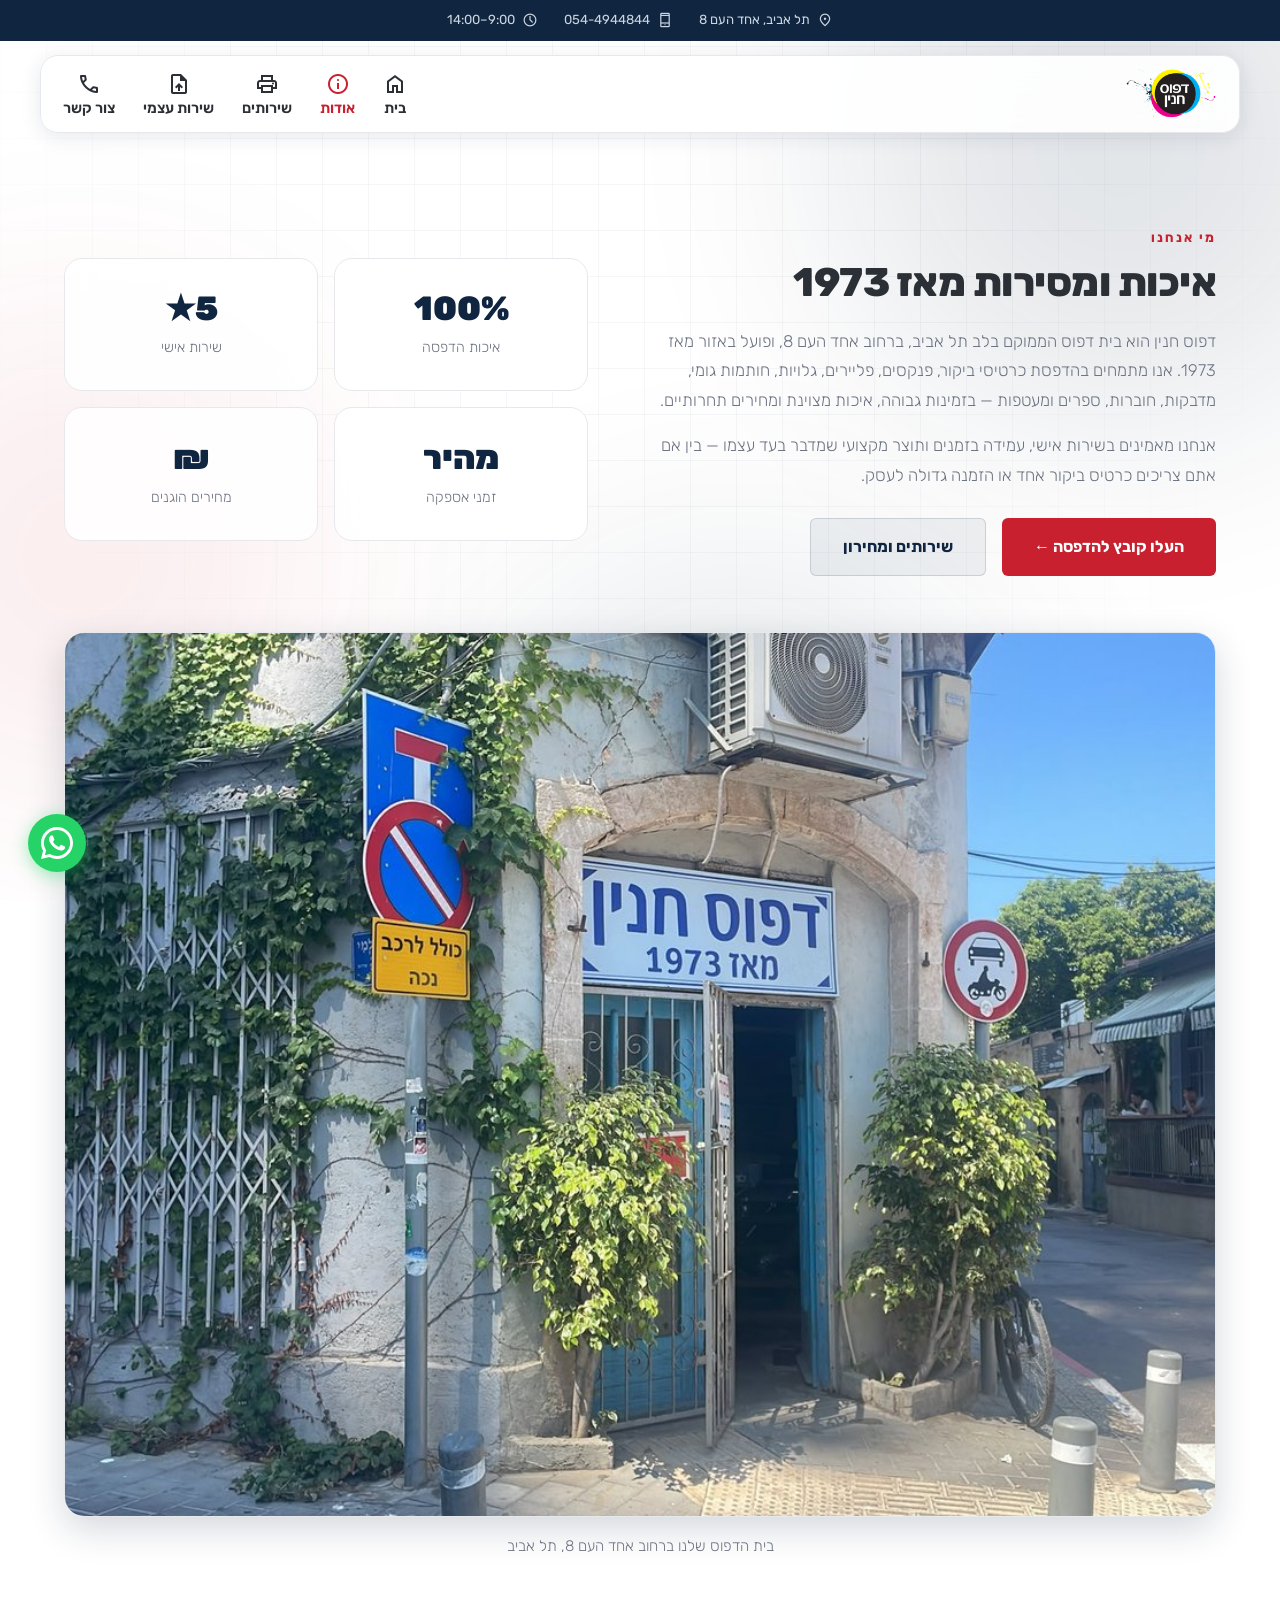
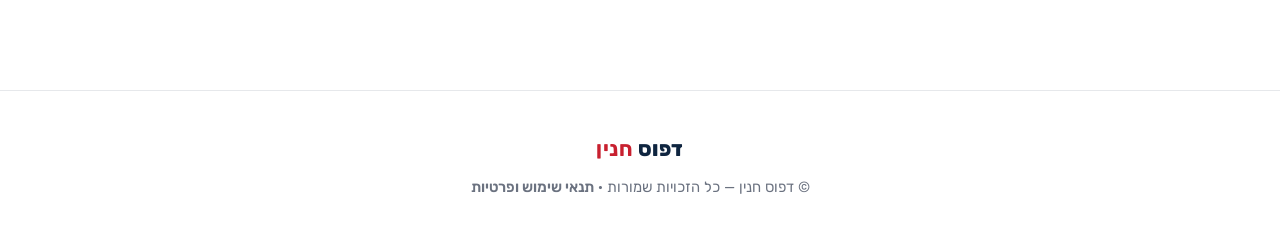
==== commit decf154f: "Remove CTA button entirely from nav (desktop + mobile) on all pages" ====
--- a/about.html
+++ b/about.html
@@ -34,7 +34,6 @@
       <a href="upload.html"><span class="nav-ico material-symbols-outlined">upload_file</span><span class="nav-txt">שירות עצמי</span></a>
       <a href="contact.html"><span class="nav-ico material-symbols-outlined">call</span><span class="nav-txt">צור קשר</span></a>
     </nav>
-    <a href="upload.html" class="nav-cta">העלו קובץ להדפסה ←</a>
     <button class="hamburger" id="hamburger" aria-label="תפריט" onclick="toggleMenu()"><span></span><span></span><span></span></button>
   </div>
 
@@ -44,7 +43,6 @@
   <a href="services.html"><span class="nav-ico material-symbols-outlined">print</span>שירותים</a>
   <a href="upload.html"><span class="nav-ico material-symbols-outlined">upload_file</span>שירות עצמי</a>
   <a href="contact.html"><span class="nav-ico material-symbols-outlined">call</span>צור קשר</a>
-  <a href="upload.html" class="mob-cta">העלו קובץ להדפסה ←</a>
 </nav>
 </header>
 
